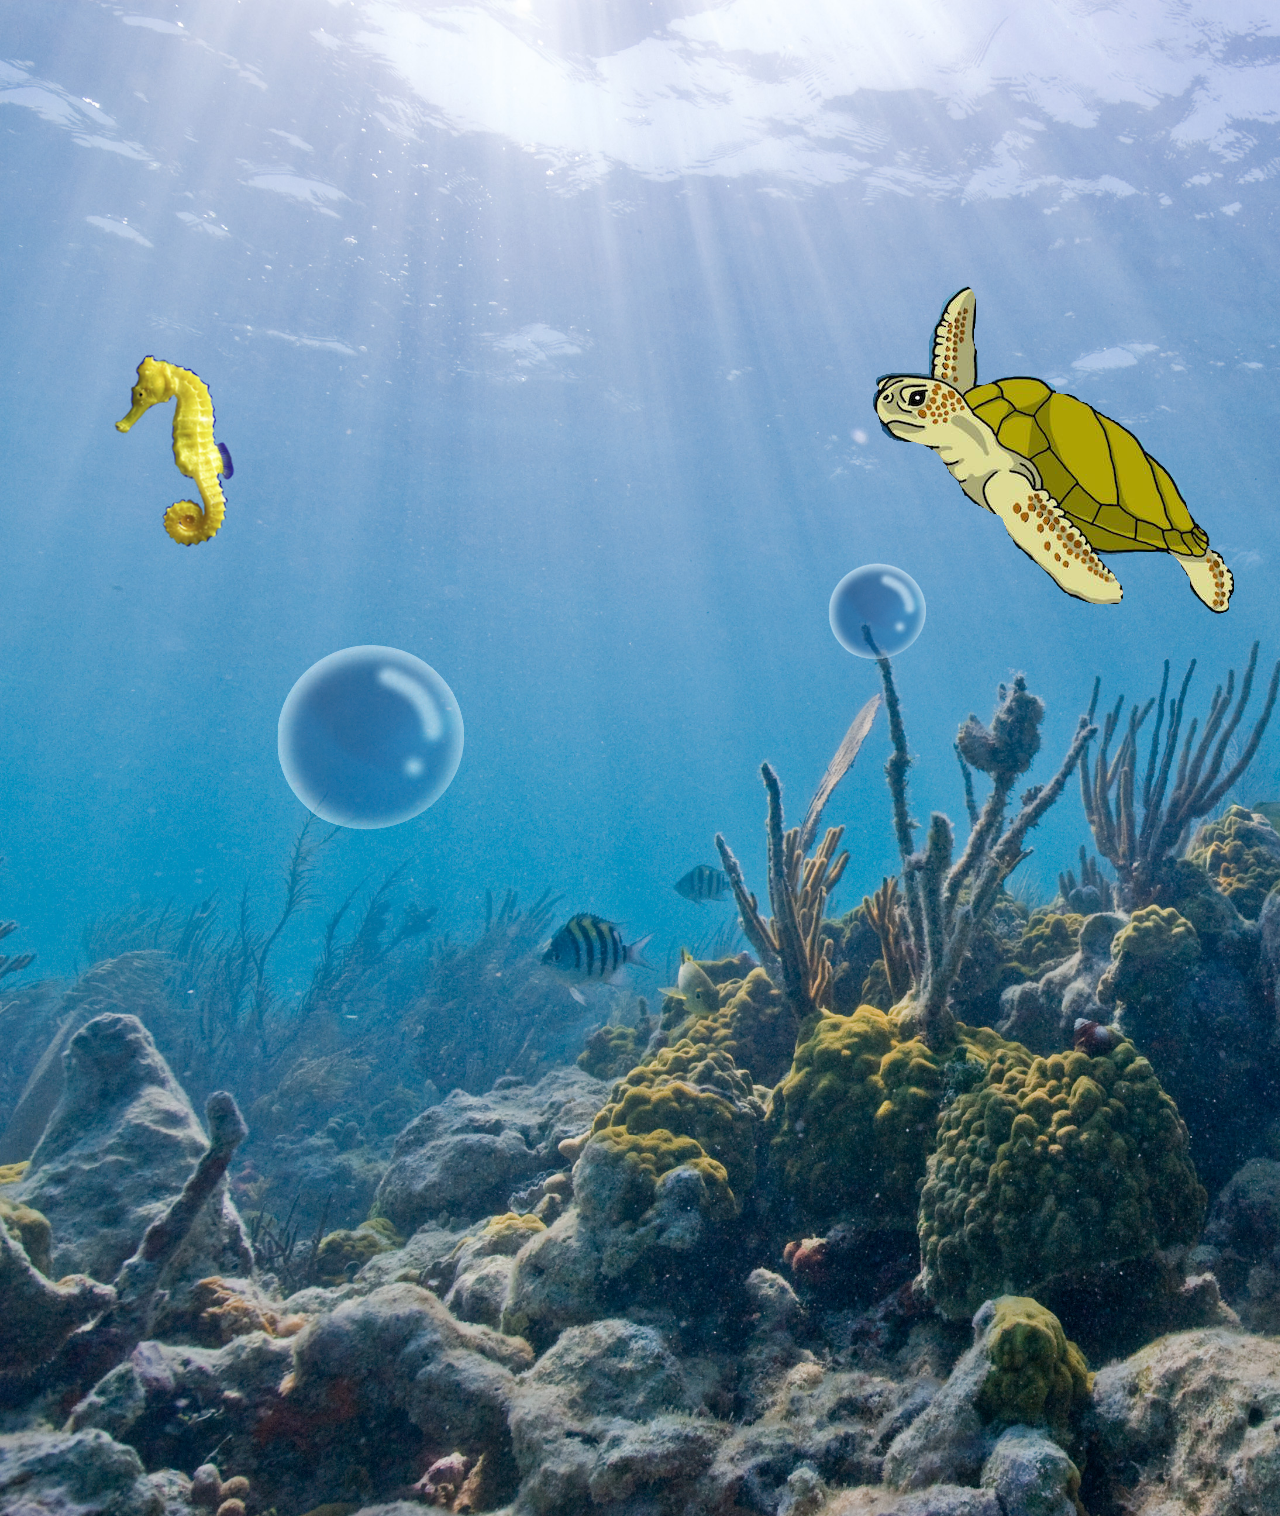
==== index.html @ 953c3655 "parallax" ====
<!DOCTYPE html>
<html>
	<head>
		<title>Parallax</title>
		<script src="https://ajax.googleapis.com/ajax/libs/jquery/2.2.0/jquery.min.js"></script>
		<script type="text/javascript" src="script.js"></script>
		<link rel="stylesheet" type="text/css" href="style.css">
	</head>
	<body>
		<div class="wrapper">
			<div class="seahorse">
				
			</div>
			<div class="turtle">
				
			</div>
			<div class="bubble">
				
			</div>
			<div class="bubble2">
				
			</div>
			<div class="shark">
				
			</div>
		</div>
	</body>
</html>
---- style.css ----
body{
	height: 1500px;
	background: url('background.jpg');
	background-size: cover;
	background-repeat: no-repeat;
}

.seahorse, .turtle, .bubble, .bubble2, .shark{
 width: 100%;
 height: 100%;
 top: 0;
 left: 0;
 position: fixed;
 z-index: -1;
 background: url(seahorse.png) 5% 50% no-repeat;
}
 

.turtle{
 background: url(turtle.png) 95% 50% no-repeat;
}

.bubble {
	background: url(bubble.png) 25% 90% no-repeat;
	opacity: .5;
}

.bubble2{
	background: url(bubble2.png) 70% 70% no-repeat;
	opacity: .5;
}

.shark {
 left: -100%;
 background: url(shark.png) right 90% no-repeat;
}


.puppy1, .puppy2, .puppy3, .puppy4, .puppy5{
 width: 200px;
 height: 200px;
 border-radius: 50%;
 position: fixed;
 z-index: -1;

 background-size: cover;
}
 

.puppy1 {
	background: url(puppy1.png) 5% 50% no-repeat;
	top: 300px;
  left: 200px;
}

.puppy2{
 background: url(puppy2.png) 80% 90% no-repeat;
 top: 0;
 left: 0;
}

.cat {
	
}

.puppy3{
 	background: url(puppy4.png) 95% 90% no-repeat;
	top: 200px;
	left: 400px;
}

.puppy4{
 	background: url(puppy5.png) 95% 90% no-repeat;
 	top: 500px;
  left: 800px;
}
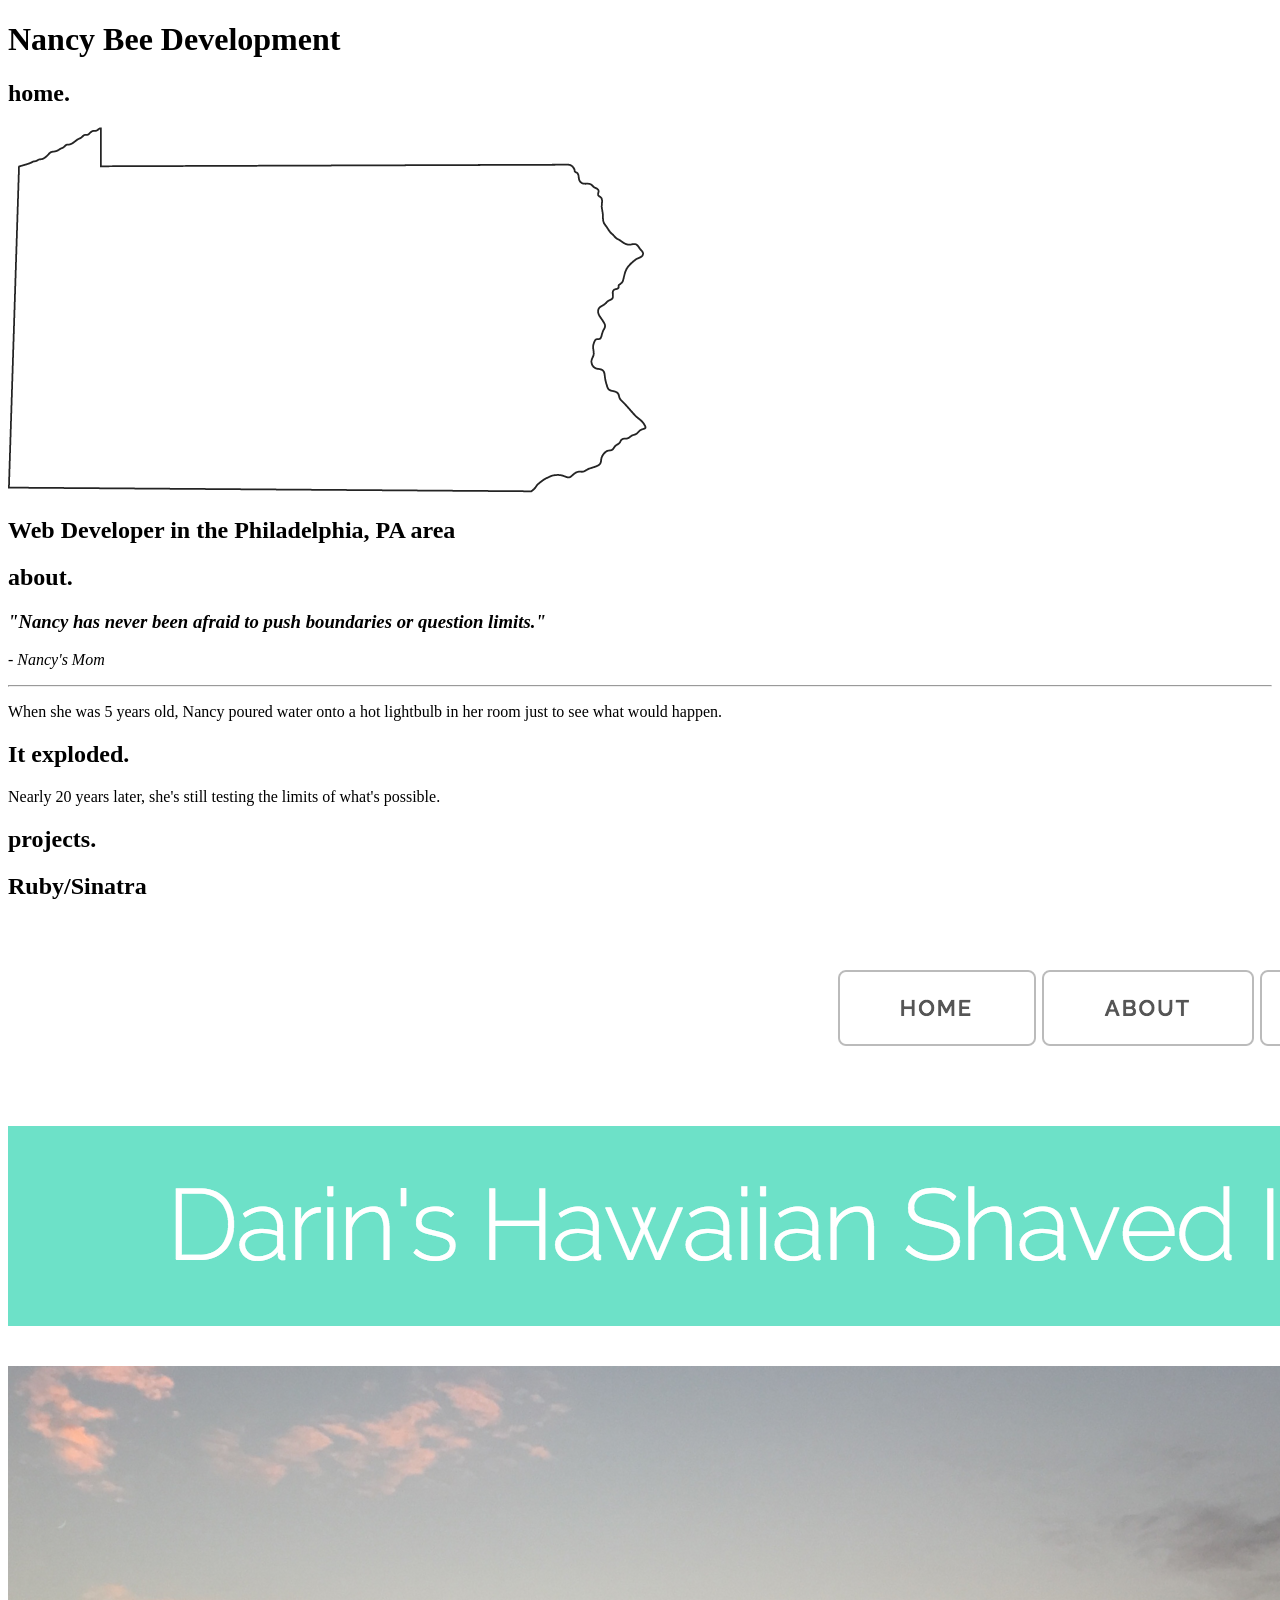
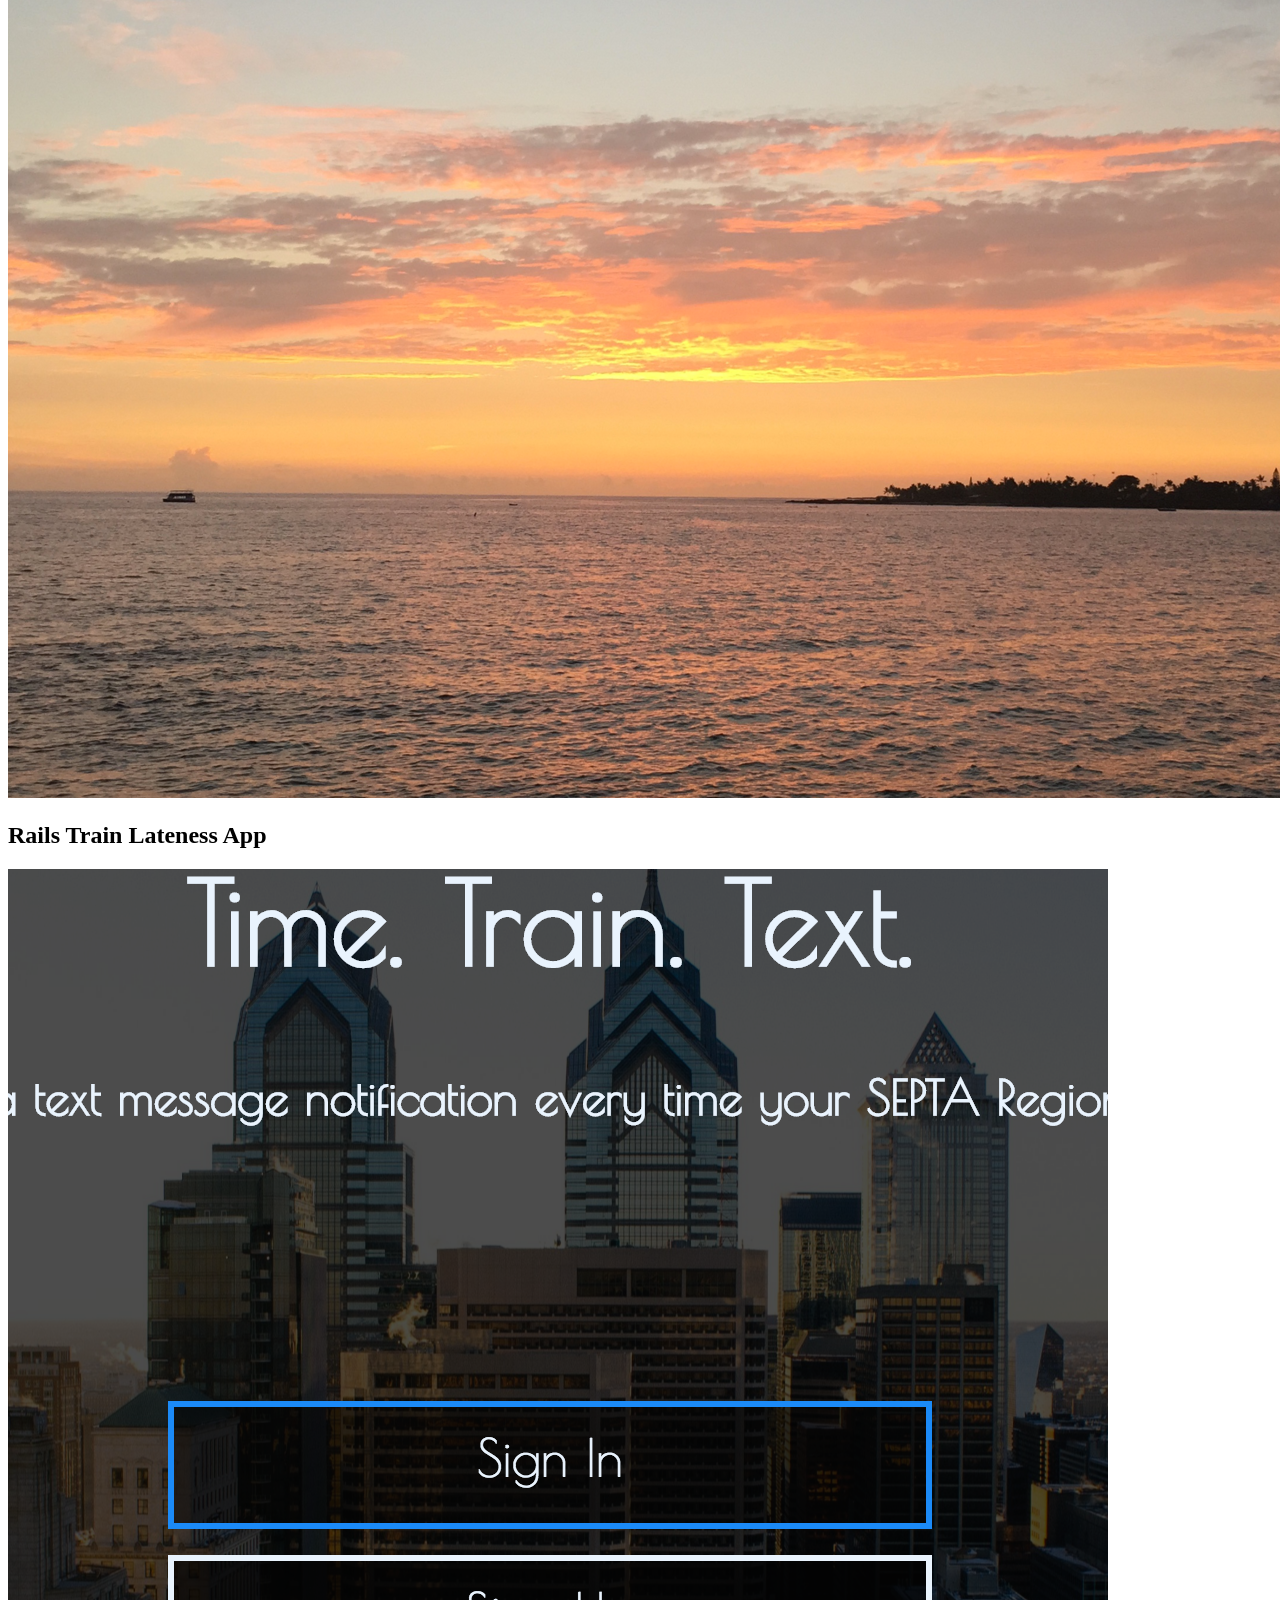
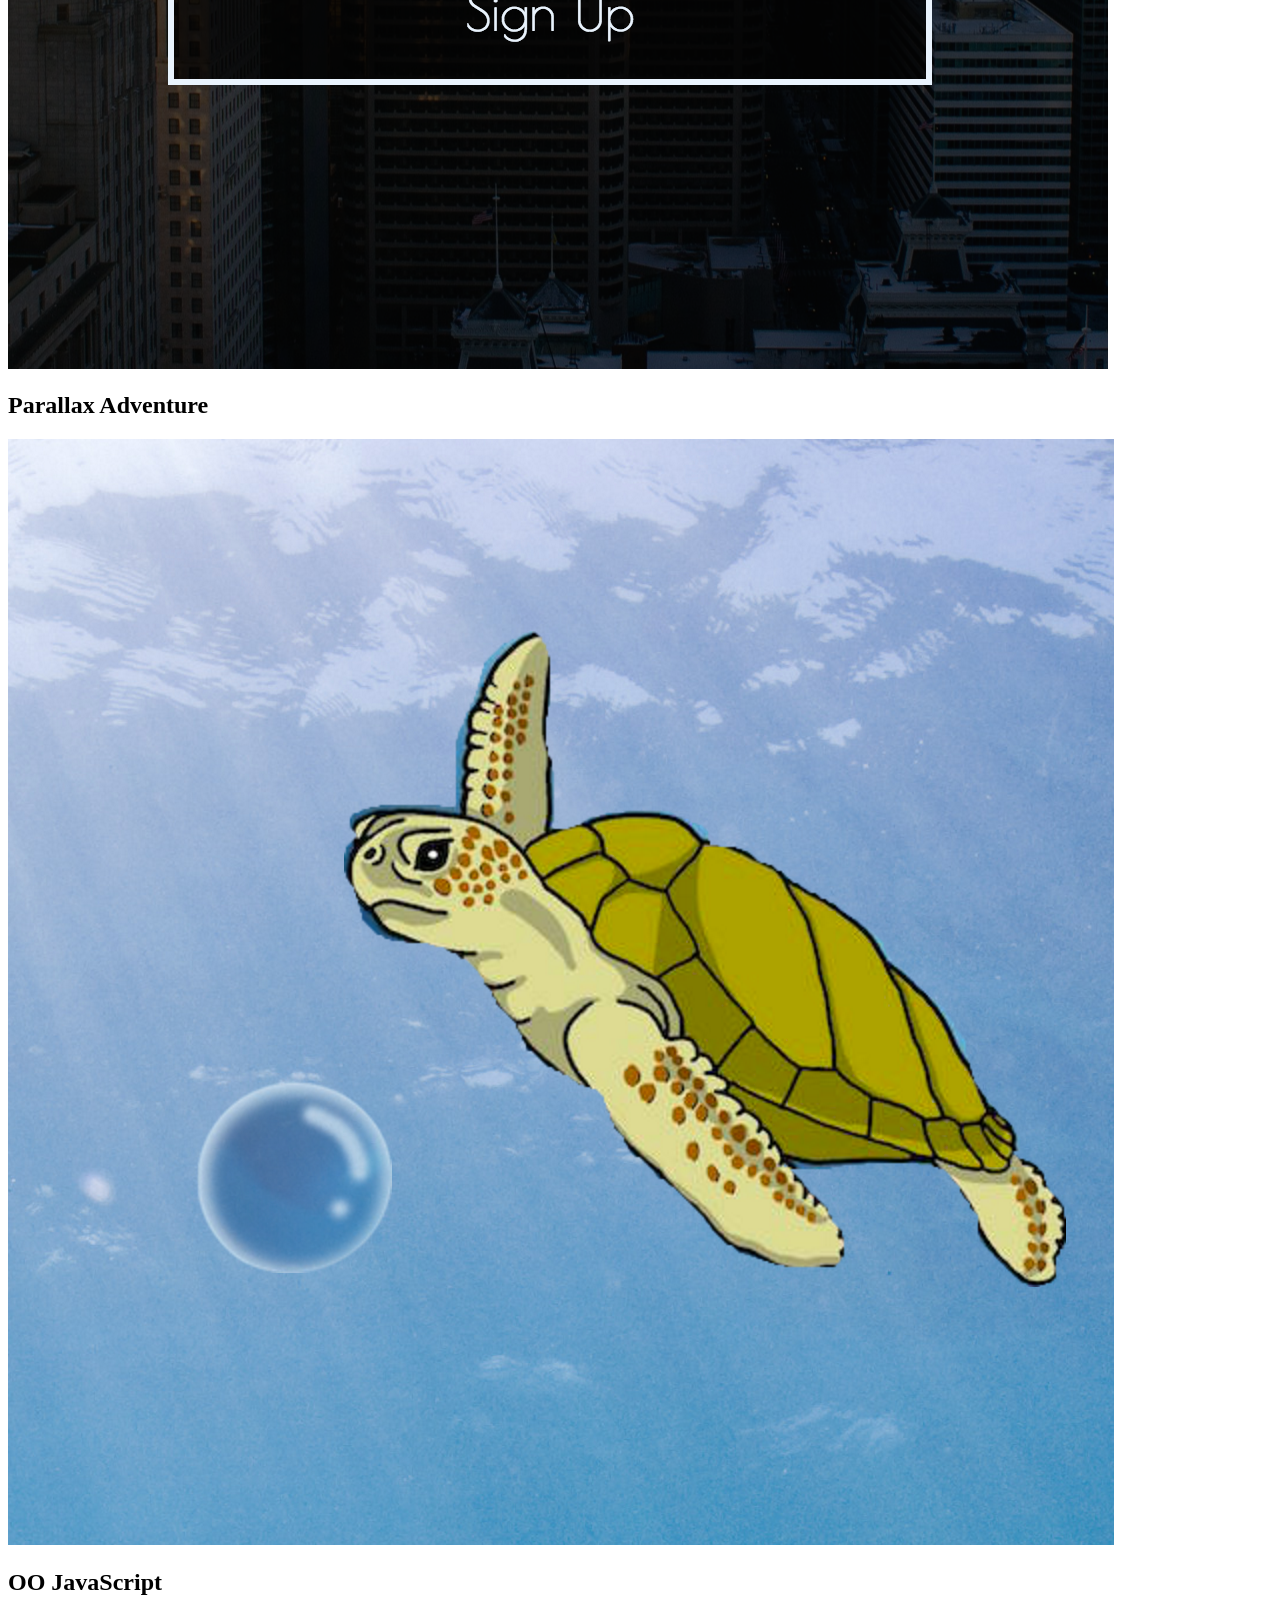
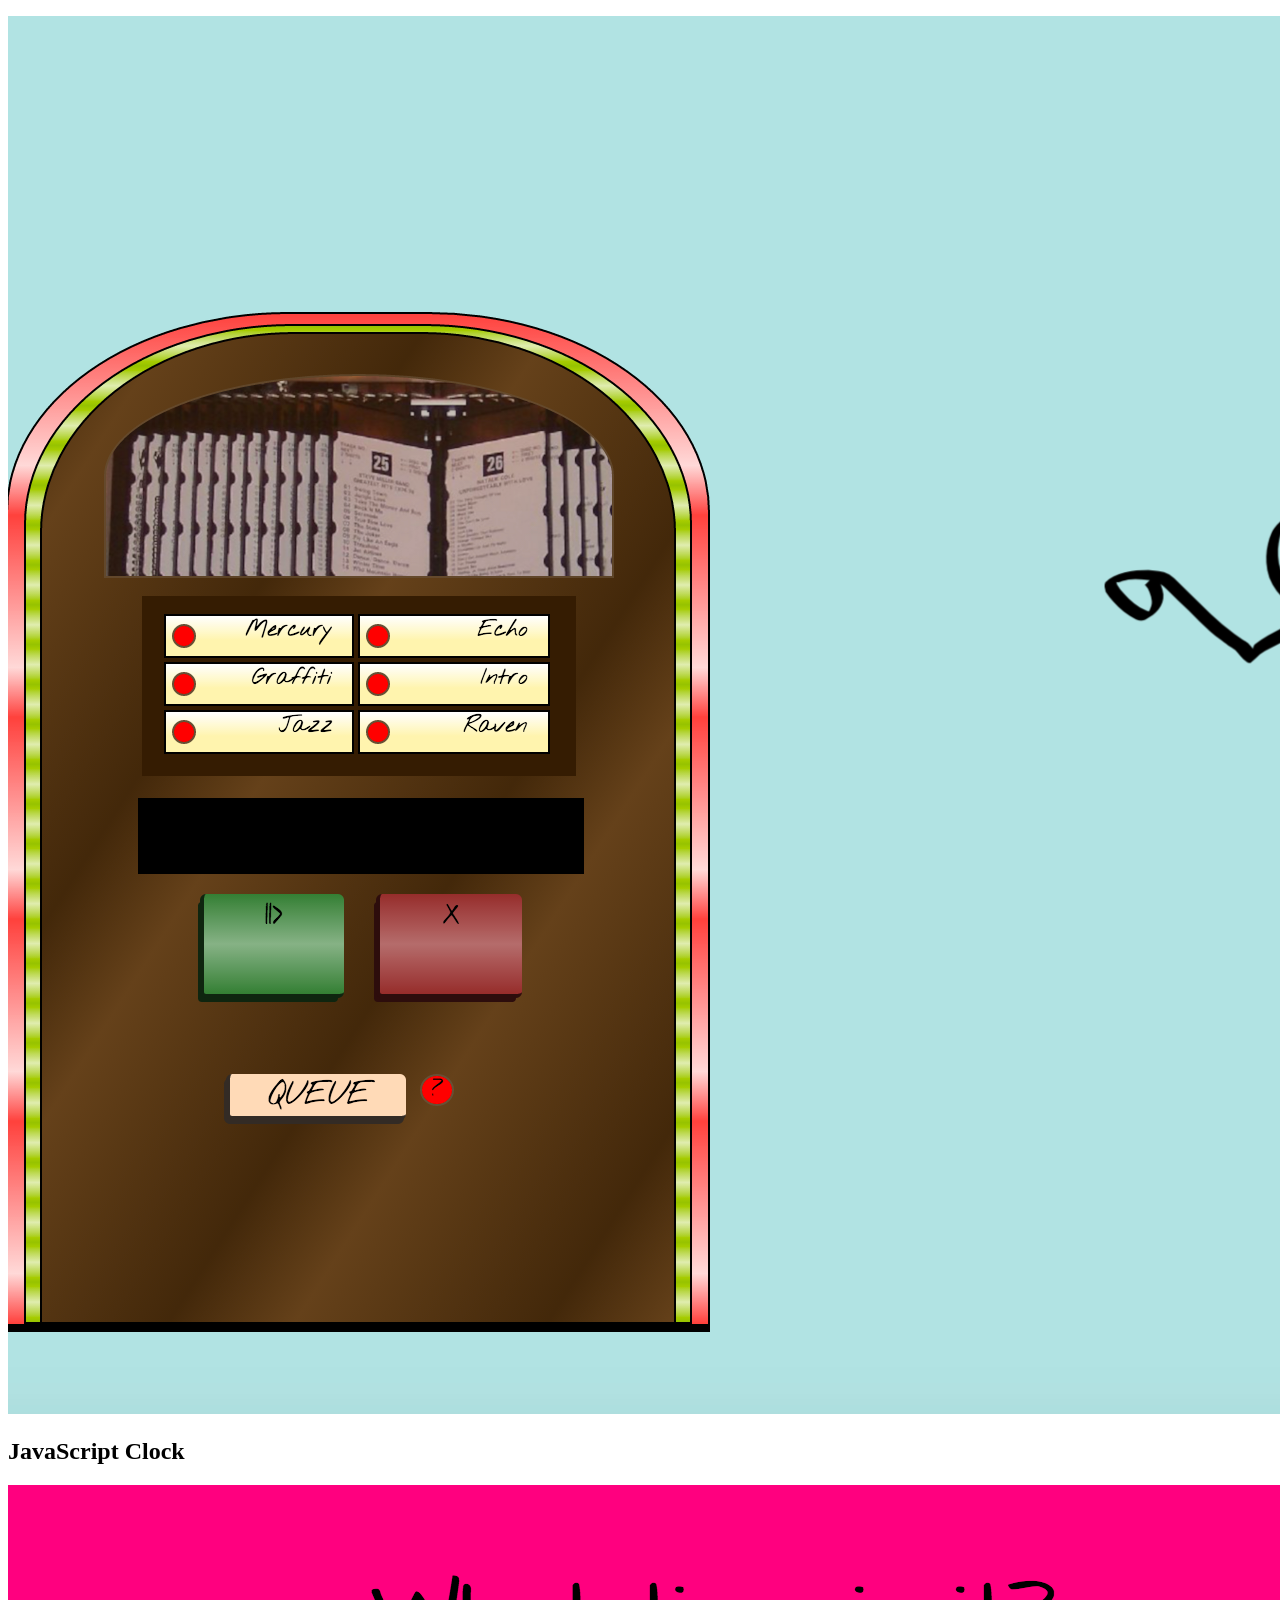
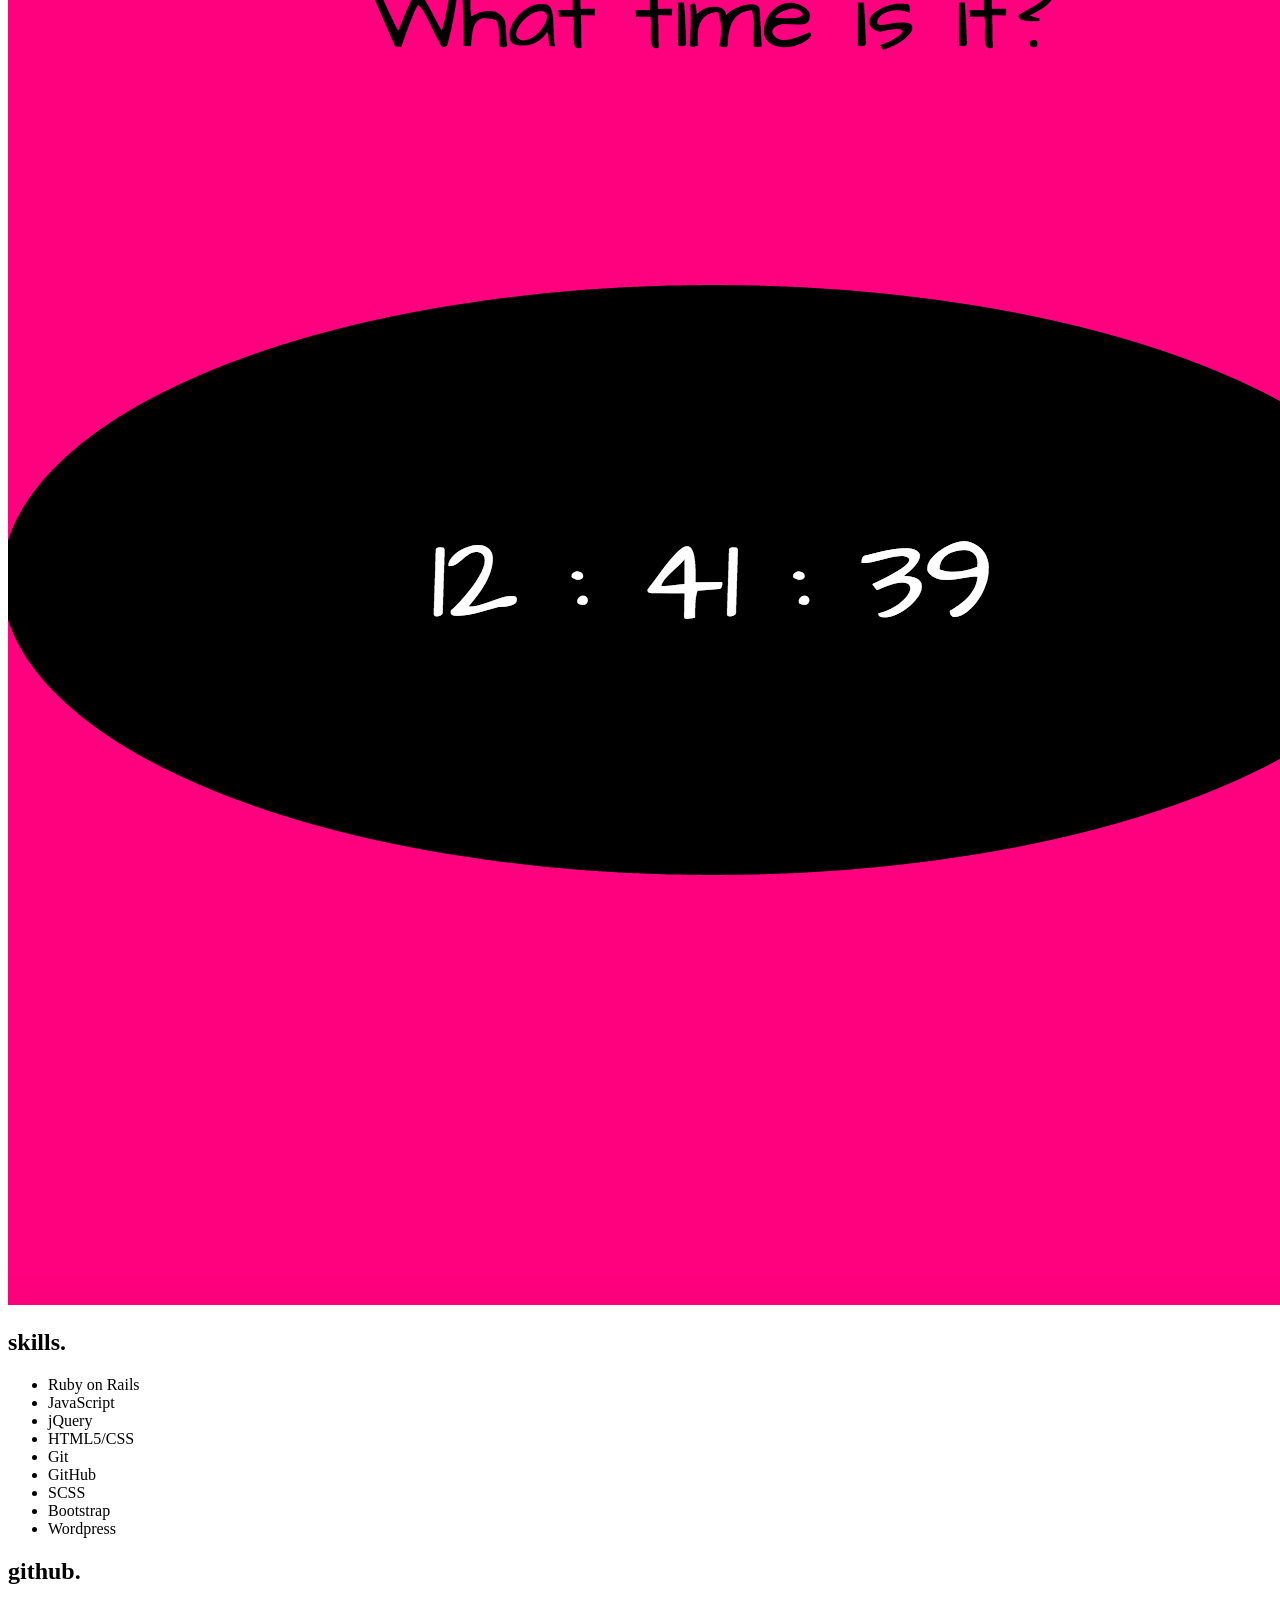
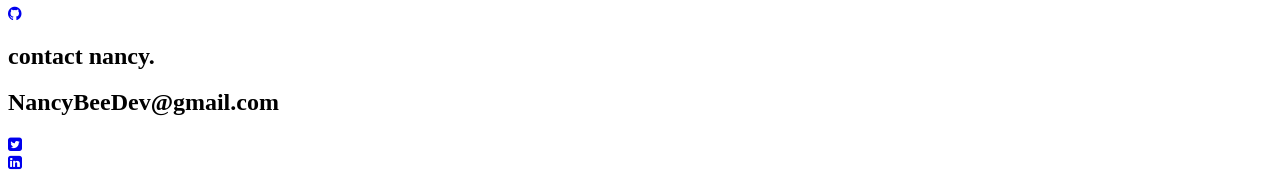
==== commit 562bf822: "added index file" ====
--- a/index.html
+++ b/index.html
@@ -1,27 +1,121 @@
 <!DOCTYPE html>
 <html>
 	<head>
-		<title>Parallax</title>
+		<title>Nancy Bee Development</title>
+		<meta name="viewport" content="width=device-width, initial-scale=1.0">
 		<script src="https://ajax.googleapis.com/ajax/libs/jquery/2.2.0/jquery.min.js"></script>
-		<script type="text/javascript" src="script.js"></script>
-		<link rel="stylesheet" type="text/css" href="style.css">
+		<script type="text/javascript" src="script2.js"></script>
+		<link href="https://fonts.googleapis.com/css?family=Amatic+SC" rel="stylesheet">
+		<link rel="stylesheet" href="https://maxcdn.bootstrapcdn.com/font-awesome/4.5.0/css/font-awesome.min.css">
+		<link rel="stylesheet" type="text/css" href="sass.scss">
+		<link rel="icon" href="images/favicon.ico" type="image/x-icon">
 	</head>
 	<body>
-		<div class="wrapper">
-			<div class="seahorse">
-				
-			</div>
-			<div class="turtle">
-				
-			</div>
-			<div class="bubble">
-				
-			</div>
-			<div class="bubble2">
-				
-			</div>
-			<div class="shark">
-				
+		<div class="container">
+			<h1 class="logo">Nancy Bee Development</h1>
+			<div class="wrapper">
+
+
+				<div class="row one row-one">
+
+					<div class="home block left clickable">
+						<h2 class="title">home.</h2>
+						<div class="content home-content">
+						<img src="images/pa.png" class="fixed-image">
+							<h2>Web Developer in the Philadelphia, PA area</h2>
+						</div>
+					</div>
+
+					<div class="about block right clickable">
+						<h2 class="title">about.</h2>
+						<div class="content about-content">
+							<h3><em>"Nancy has never been afraid to push boundaries or question limits."</em></h3>
+							<p class="quote">- <em>Nancy's Mom</em></p>
+							<hr />
+							<p>
+								When she was 5 years old, Nancy poured water onto a hot lightbulb in her room just to see what would happen.
+							</p>
+							<h2 id="red">It exploded.</h2>
+							<p>Nearly 20 years later, she's still testing the limits of what's possible. </p>
+						</div>
+					</div>
+
+				</div>
+
+
+				<div class="row two row-two">
+
+					<div class="projects block left clickable">
+						<h2 class="title projects-title">projects.</h2>
+						<div class="content projects-content">
+							<div class="project darin-project">
+								<h2>Ruby/Sinatra</h2>
+								<a href="https://afternoon-thicket-70475.herokuapp.com/" class = 'redirect' target='_blank'><img src="images/project6.png" class="darin-img primg"></a>
+							</div>
+							<div class="project septa-project">
+								<h2>Rails Train Lateness App</h2>
+								<a href="http://104.236.116.82/" class = 'redirect' target='_blank'><img src="images/project1.png" class="html-img primg"></a>
+							</div>
+							<div class="project parallax-project">
+								<h2>Parallax Adventure</h2>
+								<a href="https://nancyblayney.github.io/" class = 'redirect' target='_blank'><img src="images/projectA.png" class="rails-img primg"></a>
+							</div>
+							<div class="project jukebox-project">
+								<h2>OO JavaScript</h2>
+								<a href="http://nycda.zone/blayney18/jukebox/" class = 'redirect' target='_blank'><img src="images/project8.png" class="jukebox-img primg"></a>
+							</div>
+							<div class="project clock-project">
+								<h2>JavaScript Clock</h2>
+								<a href="http://nycda.zone/blayney18/clock/" class = 'redirect' target='_blank'><img src="images/project4.png" class="clock-img primg"></a>
+							</div>
+						</div>
+					</div>
+
+					<div class="skills block right clickable">
+						<h2 class="title">skills.</h2>
+						<div class="content skills-content">
+							<ul>
+								<li>Ruby on Rails</li>
+								<li>JavaScript</li>
+								<li>jQuery</li>
+								<li>HTML5/CSS</li>
+								<li>Git</li>
+								<li>GitHub</li>
+								<li>SCSS</li>
+								<li>Bootstrap</li>
+								<li>Wordpress</li>
+							</ul>
+						</div>
+					</div>
+
+				</div>
+
+
+				<div class="row three row-three">
+
+					<div class="github block left clickable">
+						<h2 class="title">github.</h2>
+						<div class="content github-content">
+							<a href="https://github.com/NancyBlayney" target="_blank"><i class="fa fa-github no-click"></i></a>
+						</div>
+					</div>
+
+					<div class="contact block right clickable">
+						<h2 class="title">contact nancy.</h2>
+						<div class="content contact-content">
+							<h2>NancyBeeDev@gmail.com</h2>
+							<div id="twitter" class="exception">
+								<a href="https://twitter.com/NancyBlayney" target="_blank"><i class="fa fa-twitter-square no-click"></i></a>
+							</div>
+							<div id="linkedin" class="exception">
+								<a href="https://www.linkedin.com/in/nancyblayney" target="_blank"><i class="fa fa-linkedin-square no-click"></i></a>
+							</div>
+						</div>
+					</div>
+
+				</div>
+
+
 			</div>
 		</div>
 	</body>
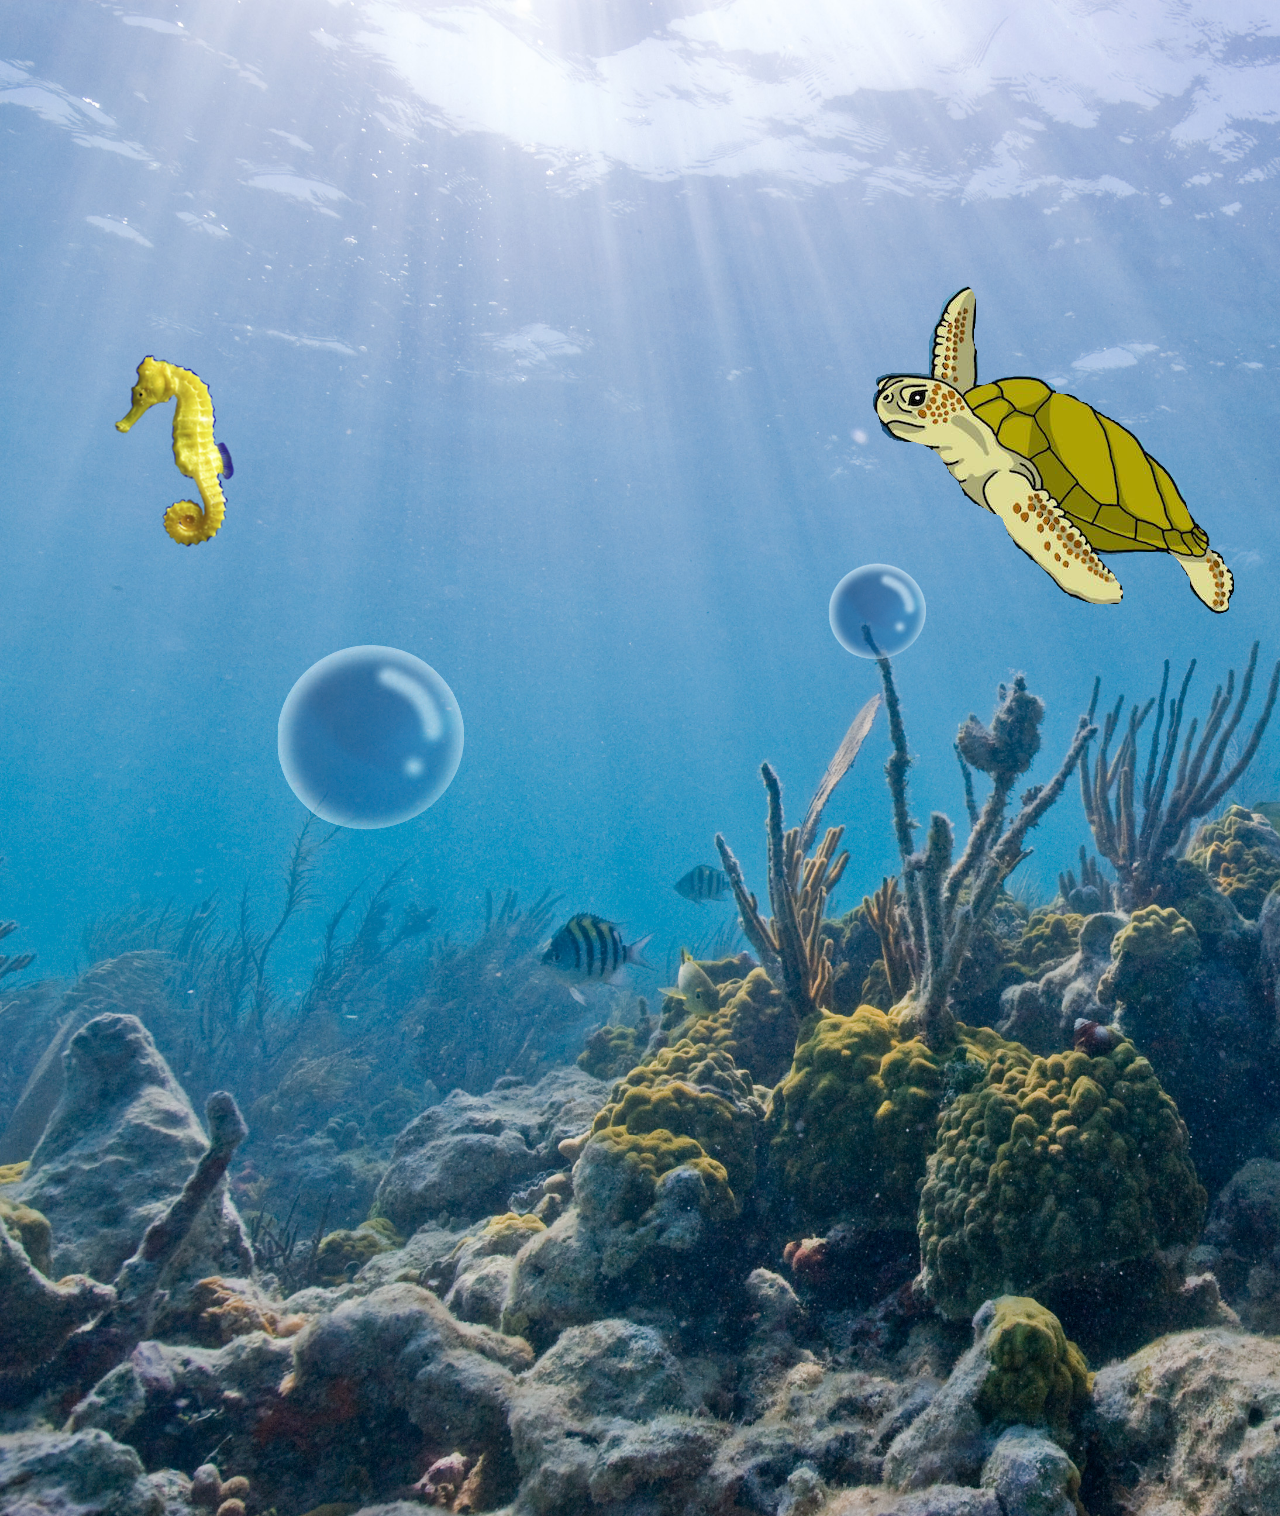
==== commit 5a948ef6: "progress" ====
--- a/index.html
+++ b/index.html
@@ -1,121 +1,27 @@
 <!DOCTYPE html>
 <html>
 	<head>
-		<title>Nancy Bee Development</title>
-		<meta name="viewport" content="width=device-width, initial-scale=1.0">
+		<title>Parallax</title>
 		<script src="https://ajax.googleapis.com/ajax/libs/jquery/2.2.0/jquery.min.js"></script>
-		<script type="text/javascript" src="script2.js"></script>
-		<link href="https://fonts.googleapis.com/css?family=Amatic+SC" rel="stylesheet">
-		<link rel="stylesheet" href="https://maxcdn.bootstrapcdn.com/font-awesome/4.5.0/css/font-awesome.min.css">
-		<link rel="stylesheet" type="text/css" href="sass.scss">
-		<link rel="icon" href="images/favicon.ico" type="image/x-icon">
+		<script type="text/javascript" src="script.js"></script>
+		<link rel="stylesheet" type="text/css" href="style.css">
 	</head>
 	<body>
-		<div class="container">
-			<h1 class="logo">Nancy Bee Development</h1>
-			<div class="wrapper">
-
-
-				<div class="row one row-one">
-
-					<div class="home block left clickable">
-						<h2 class="title">home.</h2>
-						<div class="content home-content">
-						<img src="images/pa.png" class="fixed-image">
-							<h2>Web Developer in the Philadelphia, PA area</h2>
-						</div>
-					</div>
-
-					<div class="about block right clickable">
-						<h2 class="title">about.</h2>
-						<div class="content about-content">
-							<h3><em>"Nancy has never been afraid to push boundaries or question limits."</em></h3>
-							<p class="quote">- <em>Nancy's Mom</em></p>
-							<hr />
-							<p>
-								When she was 5 years old, Nancy poured water onto a hot lightbulb in her room just to see what would happen.
-							</p>
-							<h2 id="red">It exploded.</h2>
-							<p>Nearly 20 years later, she's still testing the limits of what's possible. </p>
-						</div>
-					</div>
-
-				</div>
-
-
-				<div class="row two row-two">
-
-					<div class="projects block left clickable">
-						<h2 class="title projects-title">projects.</h2>
-						<div class="content projects-content">
-							<div class="project darin-project">
-								<h2>Ruby/Sinatra</h2>
-								<a href="https://afternoon-thicket-70475.herokuapp.com/" class = 'redirect' target='_blank'><img src="images/project6.png" class="darin-img primg"></a>
-							</div>
-							<div class="project septa-project">
-								<h2>Rails Train Lateness App</h2>
-								<a href="http://104.236.116.82/" class = 'redirect' target='_blank'><img src="images/project1.png" class="html-img primg"></a>
-							</div>
-							<div class="project parallax-project">
-								<h2>Parallax Adventure</h2>
-								<a href="https://nancyblayney.github.io/" class = 'redirect' target='_blank'><img src="images/projectA.png" class="rails-img primg"></a>
-							</div>
-							<div class="project jukebox-project">
-								<h2>OO JavaScript</h2>
-								<a href="http://nycda.zone/blayney18/jukebox/" class = 'redirect' target='_blank'><img src="images/project8.png" class="jukebox-img primg"></a>
-							</div>
-							<div class="project clock-project">
-								<h2>JavaScript Clock</h2>
-								<a href="http://nycda.zone/blayney18/clock/" class = 'redirect' target='_blank'><img src="images/project4.png" class="clock-img primg"></a>
-							</div>
-						</div>
-					</div>
-
-					<div class="skills block right clickable">
-						<h2 class="title">skills.</h2>
-						<div class="content skills-content">
-							<ul>
-								<li>Ruby on Rails</li>
-								<li>JavaScript</li>
-								<li>jQuery</li>
-								<li>HTML5/CSS</li>
-								<li>Git</li>
-								<li>GitHub</li>
-								<li>SCSS</li>
-								<li>Bootstrap</li>
-								<li>Wordpress</li>
-							</ul>
-						</div>
-					</div>
-
-				</div>
-
-
-				<div class="row three row-three">
-
-					<div class="github block left clickable">
-						<h2 class="title">github.</h2>
-						<div class="content github-content">
-							<a href="https://github.com/NancyBlayney" target="_blank"><i class="fa fa-github no-click"></i></a>
-						</div>
-					</div>
-
-					<div class="contact block right clickable">
-						<h2 class="title">contact nancy.</h2>
-						<div class="content contact-content">
-							<h2>NancyBeeDev@gmail.com</h2>
-							<div id="twitter" class="exception">
-								<a href="https://twitter.com/NancyBlayney" target="_blank"><i class="fa fa-twitter-square no-click"></i></a>
-							</div>
-							<div id="linkedin" class="exception">
-								<a href="https://www.linkedin.com/in/nancyblayney" target="_blank"><i class="fa fa-linkedin-square no-click"></i></a>
-							</div>
-						</div>
-					</div>
-
-				</div>
-
-
+		<div class="wrapper">
+			<div class="seahorse">
+				
+			</div>
+			<div class="turtle">
+				
+			</div>
+			<div class="bubble">
+				
+			</div>
+			<div class="bubble2">
+				
+			</div>
+			<div class="shark">
+				
 			</div>
 		</div>
 	</body>
--- a/style.css
+++ b/style.css
@@ -0,0 +1,89 @@
+body{
+	height: 1500px;
+	background: url('background.jpg');
+	background-size: cover;
+	background-repeat: no-repeat;
+}
+
+.seahorse, .turtle, .bubble, .bubble2, .shark{
+ width: 100%;
+ height: 100%;
+ top: 0;
+ left: 0;
+ position: fixed;
+ z-index: -1;
+ background: url(seahorse.png) 5% 50% no-repeat;
+}
+ 
+
+.turtle{
+ background: url(turtle.png) 95% 50% no-repeat;
+}
+
+.bubble {
+	background: url(bubble.png) 25% 90% no-repeat;
+	opacity: .5;
+}
+
+.bubble2{
+	background: url(bubble2.png) 70% 70% no-repeat;
+	opacity: .5;
+}
+
+.shark {
+ left: -100%;
+ background: url(shark.png) right 90% no-repeat;
+}
+
+
+.puppy1, .puppy2, .puppy3, .puppy4, .puppy5{
+ width: 200px;
+ height: 200px;
+ border-radius: 50%;
+ position: fixed;
+ z-index: -1;
+
+ background-size: cover;
+}
+ 
+
+.puppy1 {
+	background: url(puppy1.png) 5% 50% no-repeat;
+	top: 300px;
+  left: 200px;
+}
+
+.puppy2{
+ background: url(puppy2.png) 80% 90% no-repeat;
+ top: 0;
+ left: 0;
+}
+
+.cat {
+	
+}
+
+.puppy3{
+ 	background: url(puppy4.png) 95% 90% no-repeat;
+	top: 200px;
+	left: 400px;
+}
+
+.puppy4{
+ 	background: url(puppy5.png) 95% 90% no-repeat;
+ 	top: 500px;
+  left: 800px;
+}
+
+
+
+
+
+
+
+
+
+
+
+
+
